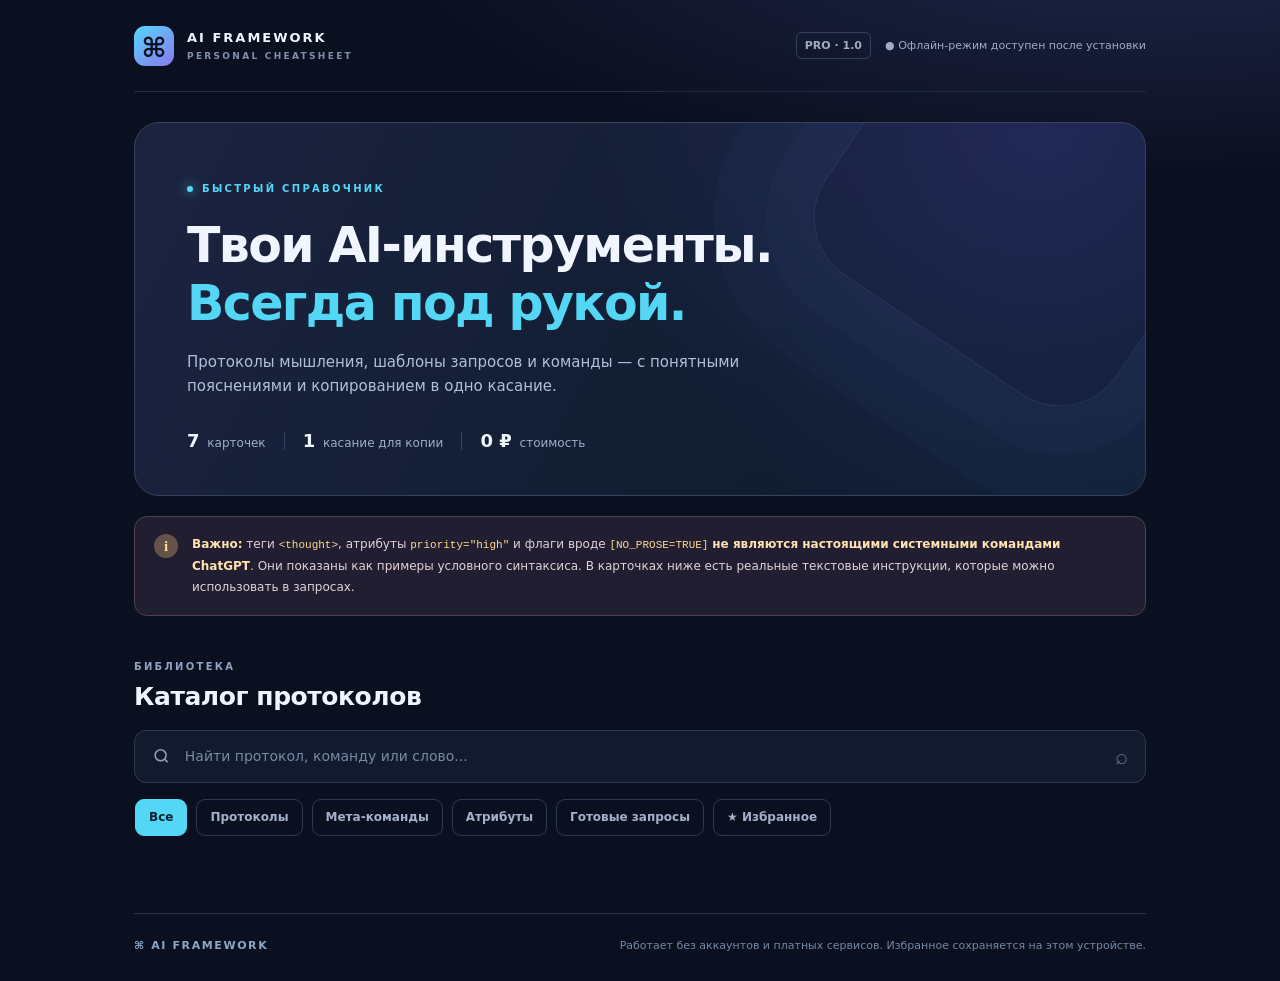
==== index.html @ cff05104 "Добавляю файлы через загрузку Добавляю небольшое описание" ====
<!doctype html>
<html lang="ru">
<head>
  <meta charset="UTF-8">
  <meta name="viewport" content="width=device-width, initial-scale=1, viewport-fit=cover">
  <meta name="theme-color" content="#0b1020">
  <meta name="description" content="Офлайн-шпаргалка по AI-протоколам, шаблонам запросов и псевдокомандам. С быстрым копированием и избранным.">
  <meta name="apple-mobile-web-app-capable" content="yes">
  <meta name="apple-mobile-web-app-status-bar-style" content="black-translucent">
  <meta name="apple-mobile-web-app-title" content="AI Framework">
  <link rel="icon" type="image/png" href="./icons/icon-192.png">
  <link rel="apple-touch-icon" href="./icons/icon-192.png">
  <link rel="manifest" href="./manifest.webmanifest">
  <link rel="stylesheet" href="./styles.css">
  <title>AI Framework — мини-приложение</title>
</head>
<body>
  <div class="app-shell">
    <header class="topbar">
      <div class="brand">
        <span class="brand-icon" aria-hidden="true">⌘</span>
        <div><span class="brand-name">AI FRAMEWORK</span><span class="brand-caption">PERSONAL CHEATSHEET</span></div>
      </div>
      <div class="topbar-right"><span class="version">PRO · 1.0</span><span class="online-status" id="connection-status" title="Состояние соединения">● Офлайн-режим доступен после установки</span></div>
    </header>

    <main>
      <section class="hero" aria-labelledby="hero-title">
        <div class="hero-glow" aria-hidden="true"></div>
        <div class="eyebrow"><span class="dot"></span> БЫСТРЫЙ СПРАВОЧНИК</div>
        <h1 id="hero-title">Твои AI-инструменты.<br><span>Всегда под рукой.</span></h1>
        <p>Протоколы мышления, шаблоны запросов и команды — с понятными пояснениями и копированием в одно касание.</p>
        <div class="hero-stats" aria-label="Возможности">
          <span><strong id="total-count">7</strong> карточек</span><span class="stat-divider"></span>
          <span><strong>1</strong> касание для копии</span><span class="stat-divider"></span>
          <span><strong>0 ₽</strong> стоимость</span>
        </div>
      </section>

      <section class="notice" aria-label="Важное уточнение">
        <span class="notice-icon" aria-hidden="true">i</span>
        <p><strong>Важно:</strong> теги <code>&lt;thought&gt;</code>, атрибуты <code>priority="high"</code> и флаги вроде <code>[NO_PROSE=TRUE]</code> <strong>не являются настоящими системными командами ChatGPT</strong>. Они показаны как примеры условного синтаксиса. В карточках ниже есть реальные текстовые инструкции, которые можно использовать в запросах.</p>
      </section>

      <section class="library" aria-labelledby="library-title">
        <div class="section-head"><div><div class="eyebrow eyebrow-muted">БИБЛИОТЕКА</div><h2 id="library-title">Каталог протоколов</h2></div><span class="result-count" id="result-count"></span></div>
        <label class="search" for="search-input">
          <svg aria-hidden="true" width="20" height="20" viewBox="0 0 24 24" fill="none" stroke="currentColor" stroke-width="2"><circle cx="11" cy="11" r="7"/><path d="m20 20-4-4"/></svg>
          <input id="search-input" type="search" placeholder="Найти протокол, команду или слово..." autocomplete="off">
          <span class="search-key">⌕</span>
        </label>
        <div class="tabs" role="group" aria-label="Фильтр каталога">
          <button class="tab active" type="button" data-filter="all" aria-pressed="true">Все</button>
          <button class="tab" type="button" data-filter="protocol">Протоколы</button>
          <button class="tab" type="button" data-filter="meta">Мета-команды</button>
          <button class="tab" type="button" data-filter="attribute">Атрибуты</button>
          <button class="tab" type="button" data-filter="prompt">Готовые запросы</button>
          <button class="tab" type="button" data-filter="favorites">★ Избранное</button>
        </div>
        <div class="cards" id="cards" aria-live="polite"></div>
        <div class="empty" id="empty" hidden><div class="empty-symbol">⌕</div><h3>Ничего не найдено</h3><p>Измени поисковый запрос или выбери другую категорию.</p><button type="button" id="reset">Сбросить фильтры</button></div>
      </section>
      <footer><div class="footer-mark">⌘ AI FRAMEWORK</div><p>Работает без аккаунтов и платных сервисов. Избранное сохраняется на этом устройстве.</p></footer>
    </main>
  </div>
  <div class="toast" id="toast" role="status" aria-live="polite"></div>
  <script src="./app.js" defer></script>
</body>
</html>
---- styles.css ----
:root{color-scheme:dark;--bg:#0b1020;--panel:#131c30;--panel-hover:#17223a;--line:#263451;--text:#f0f5ff;--muted:#9eacc7;--cyan:#54d7f4;--violet:#a48eff;--green:#71e3b6;--amber:#ffce87;--danger:#ff9da7;--radius:18px}
*{box-sizing:border-box}html{scroll-behavior:smooth;-webkit-tap-highlight-color:transparent}body{margin:0;min-height:100vh;background:radial-gradient(ellipse 60% 26% at 90% -8%,#20274b 0,transparent 100%),var(--bg);font:15px/1.6 system-ui,-apple-system,BlinkMacSystemFont,"Segoe UI",Roboto,sans-serif;color:var(--text)}button,input{font:inherit}button{cursor:pointer}button:focus-visible,input:focus-visible{outline:2px solid var(--cyan);outline-offset:2px}.app-shell{max-width:1060px;margin:auto;padding:0 24px}.topbar{min-height:92px;display:flex;align-items:center;justify-content:space-between;gap:16px;border-bottom:1px solid #202b44}.brand{display:flex;align-items:center;gap:13px}.brand-icon{height:40px;width:40px;display:grid;place-items:center;background:linear-gradient(140deg,#56d7fb,#8878ee);color:#0b1020;border-radius:11px;font-size:27px;font-weight:800}.brand-name{display:block;font-size:13px;letter-spacing:2px;font-weight:850}.brand-caption{display:block;color:#8190ab;letter-spacing:2.3px;font-size:9px;font-weight:700}.topbar-right{display:flex;align-items:center;gap:14px;flex-wrap:wrap;justify-content:end}.version{font-size:11px;color:#a2acbf;border:1px solid #34415b;border-radius:6px;padding:4px 8px;font-weight:750;white-space:nowrap}.online-status{font-size:11px;color:var(--muted)}.online-status.online{color:#9cb4ce}.online-status.offline{color:var(--green)}.hero{position:relative;isolation:isolate;overflow:hidden;padding:58px 52px 40px;background:linear-gradient(118deg,#1c2340,#111d31 63%,#0d1d30);border:1px solid #354260;border-radius:25px;margin:30px 0 20px}.hero:after{content:"";position:absolute;right:-62px;top:-110px;width:350px;height:350px;border-radius:70px;border:1px solid #6b66a537;transform:rotate(34deg);z-index:-1;box-shadow:0 0 0 48px #6066b90a,0 0 0 99px #4ed6f806}.hero-glow{position:absolute;inset:0;z-index:-1;background:radial-gradient(circle at 90% 0%,#4a42ac50,transparent 46%)}.eyebrow{font-size:10px;font-weight:850;letter-spacing:2.3px;color:var(--cyan);display:flex;align-items:center;gap:9px}.dot{width:6px;height:6px;background:var(--cyan);border-radius:100%;box-shadow:0 0 12px var(--cyan)}h1{font-size:clamp(29px,4.8vw,49px);line-height:1.18;letter-spacing:-1.6px;margin:20px 0 17px;font-weight:830}h1 span{color:var(--cyan)}.hero p{color:#b0c0d9;font-size:15px;max-width:630px;margin:0}.hero-stats{display:flex;align-items:center;gap:18px;flex-wrap:wrap;margin-top:29px;font-size:12px;color:#9faec8}.hero-stats strong{color:#eff6ff;font-size:18px;margin-right:4px}.stat-divider{height:18px;width:1px;background:#344364}.notice{display:flex;gap:14px;background:#221e31;border:1px solid #4f3e51;border-radius:13px;padding:17px 19px;margin-bottom:43px}.notice-icon{display:grid;place-items:center;flex:0 0 24px;width:24px;height:24px;background:#f8ca8050;color:#ffda93;font-weight:850;border-radius:50%;font-family:Georgia,serif}.notice p{font-size:12px;margin:0;color:#e1d2d8;line-height:1.75}.notice strong{color:#ffe2b0}.notice code{font-size:11px;color:#ffda93;word-break:break-word}.section-head{display:flex;justify-content:space-between;align-items:end;margin-bottom:18px;gap:15px}.eyebrow-muted{color:#91a3c2}.section-head h2{font-size:25px;line-height:1.2;margin:7px 0 0;letter-spacing:-.45px}.result-count{color:#92a1bb;font-size:12px;white-space:nowrap}.search{background:#121b2d;border:1px solid #2c3b55;border-radius:12px;min-height:53px;display:flex;align-items:center;gap:12px;padding:0 17px;color:#8c9ebb;transition:border .2s}.search:focus-within{border-color:#61d7f4}.search input{background:none;color:#f2f7ff;border:none;outline:none;width:100%;min-width:0;font-size:14px}.search input::placeholder{color:#7789a5}.search-key{font-size:22px;color:#62738d}.tabs{display:flex;gap:9px;overflow-x:auto;padding:16px 1px 21px;scrollbar-width:none}.tabs::-webkit-scrollbar{display:none}.tab{flex:0 0 auto;padding:8px 13px;border:1px solid #2d3a54;background:transparent;color:#a5b1cb;border-radius:9px;font-size:12px;font-weight:700}.tab.active{color:#072033;border-color:var(--cyan);background:var(--cyan)}.tab:hover:not(.active){background:#202b43}.cards{display:grid;grid-template-columns:repeat(2,minmax(0,1fr));gap:16px}.card{background:linear-gradient(170deg,#172138 0%,#121b2e 100%);border:1px solid #2b3b59;border-radius:var(--radius);min-width:0;overflow:hidden;transition:border-color .18s,transform .18s}.card:hover{border-color:#4b6484;transform:translateY(-2px)}.card-top{padding:23px 22px 0}.card-meta{display:flex;justify-content:space-between;gap:12px;align-items:start}.tag{display:inline-flex;align-items:center;gap:7px;font-weight:850;letter-spacing:1.3px;font-size:10px;border-radius:6px;padding:6px 9px;background:#193c53;color:#8de4ff}.tag.meta{background:#4c2b39;color:#ffa4b8}.tag.attribute{background:#352b52;color:#c0aeff}.tag.prompt{background:#203c36;color:#9befcf}.favorite{border:1px solid #34415c;background:#162239;color:#8797b6;border-radius:9px;width:35px;height:35px;display:grid;place-items:center;font-size:20px;line-height:1}.favorite:hover,.favorite.active{color:#fbd47a;background:#383327;border-color:#83703f}.card h3{font-size:21px;margin:14px 0 7px;letter-spacing:-.5px;line-height:1.25}.card-desc{font-size:13px;line-height:1.65;color:#adbad1;margin:0 0 17px;min-height:42px}.status{font-size:10px;font-weight:800;letter-spacing:.6px;color:#edc78d;display:flex;align-items:center;gap:6px;margin:0 0 15px}.status:before{content:"";width:6px;height:6px;background:#f3b86a;border-radius:100%}.status.working{color:#82e8be}.status.working:before{background:#82e8be}.code-section{border-top:1px solid #2d3b55;background:#10192c;padding:15px 22px 19px}.code-label{color:#93a6c4;letter-spacing:1px;font-size:10px;font-weight:850;margin-bottom:10px}.code{background:#0a1324;border:1px solid #273651;color:#b7eaff;border-radius:10px;padding:12px;margin:0 0 11px;line-height:1.55;font:12px/1.65 ui-monospace,SFMono-Regular,Consolas,"Liberation Mono",monospace;white-space:pre-wrap;overflow-wrap:anywhere;max-height:144px;overflow:auto}.copy{border:1px solid #465473;border-radius:8px;background:#222e49;color:#ecf4ff;font-weight:750;font-size:12px;width:100%;padding:10px;display:flex;align-items:center;justify-content:center;gap:8px}.copy.primary{color:#082438;background:var(--cyan);border-color:var(--cyan)}.copy:hover{filter:brightness(1.09)}.copy svg{flex-shrink:0}.secondary{display:flex;gap:8px;align-items:center;justify-content:center;background:none;border:none;border-top:1px solid #263853;color:#9bafd0;width:100%;padding:13px;font-size:12px;font-weight:750}.secondary:hover{color:#e7f4ff}.chevron{display:inline-block;transition:transform .2s}.secondary[aria-expanded="true"] .chevron{transform:rotate(180deg)}.expanded{padding:15px 22px 21px;background:#16213a;border-top:1px solid #283958}.expanded .code{max-height:none;color:#b6f3d8}.expanded-note{font-size:11px;color:#a1b1cb;margin:0 0 10px}.empty{text-align:center;border:1px dashed #3a4b6a;border-radius:18px;margin:8px 0 20px;padding:46px 20px}.empty-symbol{font-size:40px;color:#8fa5c8}.empty h3{margin:4px 0}.empty p{color:var(--muted)}.empty button{background:var(--cyan);color:#0d1b30;border:0;border-radius:8px;font-weight:800;padding:10px 15px}footer{margin:56px 0 27px;border-top:1px solid #27334e;display:flex;justify-content:space-between;gap:20px;align-items:center;padding-top:23px}.footer-mark{font-weight:850;letter-spacing:1.6px;font-size:11px;color:#8ea6c6}footer p{font-size:11px;color:#7586a5;margin:0;text-align:right}.toast{position:fixed;z-index:20;bottom:max(24px,env(safe-area-inset-bottom));left:50%;transform:translate(-50%,30px);opacity:0;pointer-events:none;border:1px solid #5b866f;background:#1d463d;color:#dcffeb;padding:12px 19px;border-radius:10px;box-shadow:0 8px 30px #0009;font-size:13px;font-weight:750;transition:opacity .25s,transform .25s;white-space:nowrap;max-width:calc(100% - 40px)}.toast.visible{opacity:1;transform:translate(-50%,0)}[hidden]{display:none!important}@media(max-width:750px){.cards{grid-template-columns:1fr}.app-shell{padding:0 16px}.topbar{min-height:74px}.topbar-right .online-status{display:none}.hero{padding:33px 24px 30px;border-radius:19px;margin:20px 0 16px}.hero h1{letter-spacing:-.7px}.hero p{font-size:13px}.hero-stats{gap:11px}.hero-stats strong{font-size:15px}.notice{margin-bottom:33px}.section-head h2{font-size:22px}.card:hover{transform:none}footer{display:block}footer p{text-align:left;margin-top:7px}}@media(max-width:390px){.hero-stats{gap:7px;font-size:10px}.stat-divider{height:14px}.card-top{padding:18px 17px 0}.code-section,.expanded{padding-left:17px;padding-right:17px}.notice{padding:14px}.topbar-right .version{font-size:10px}.brand-name{font-size:11px}}
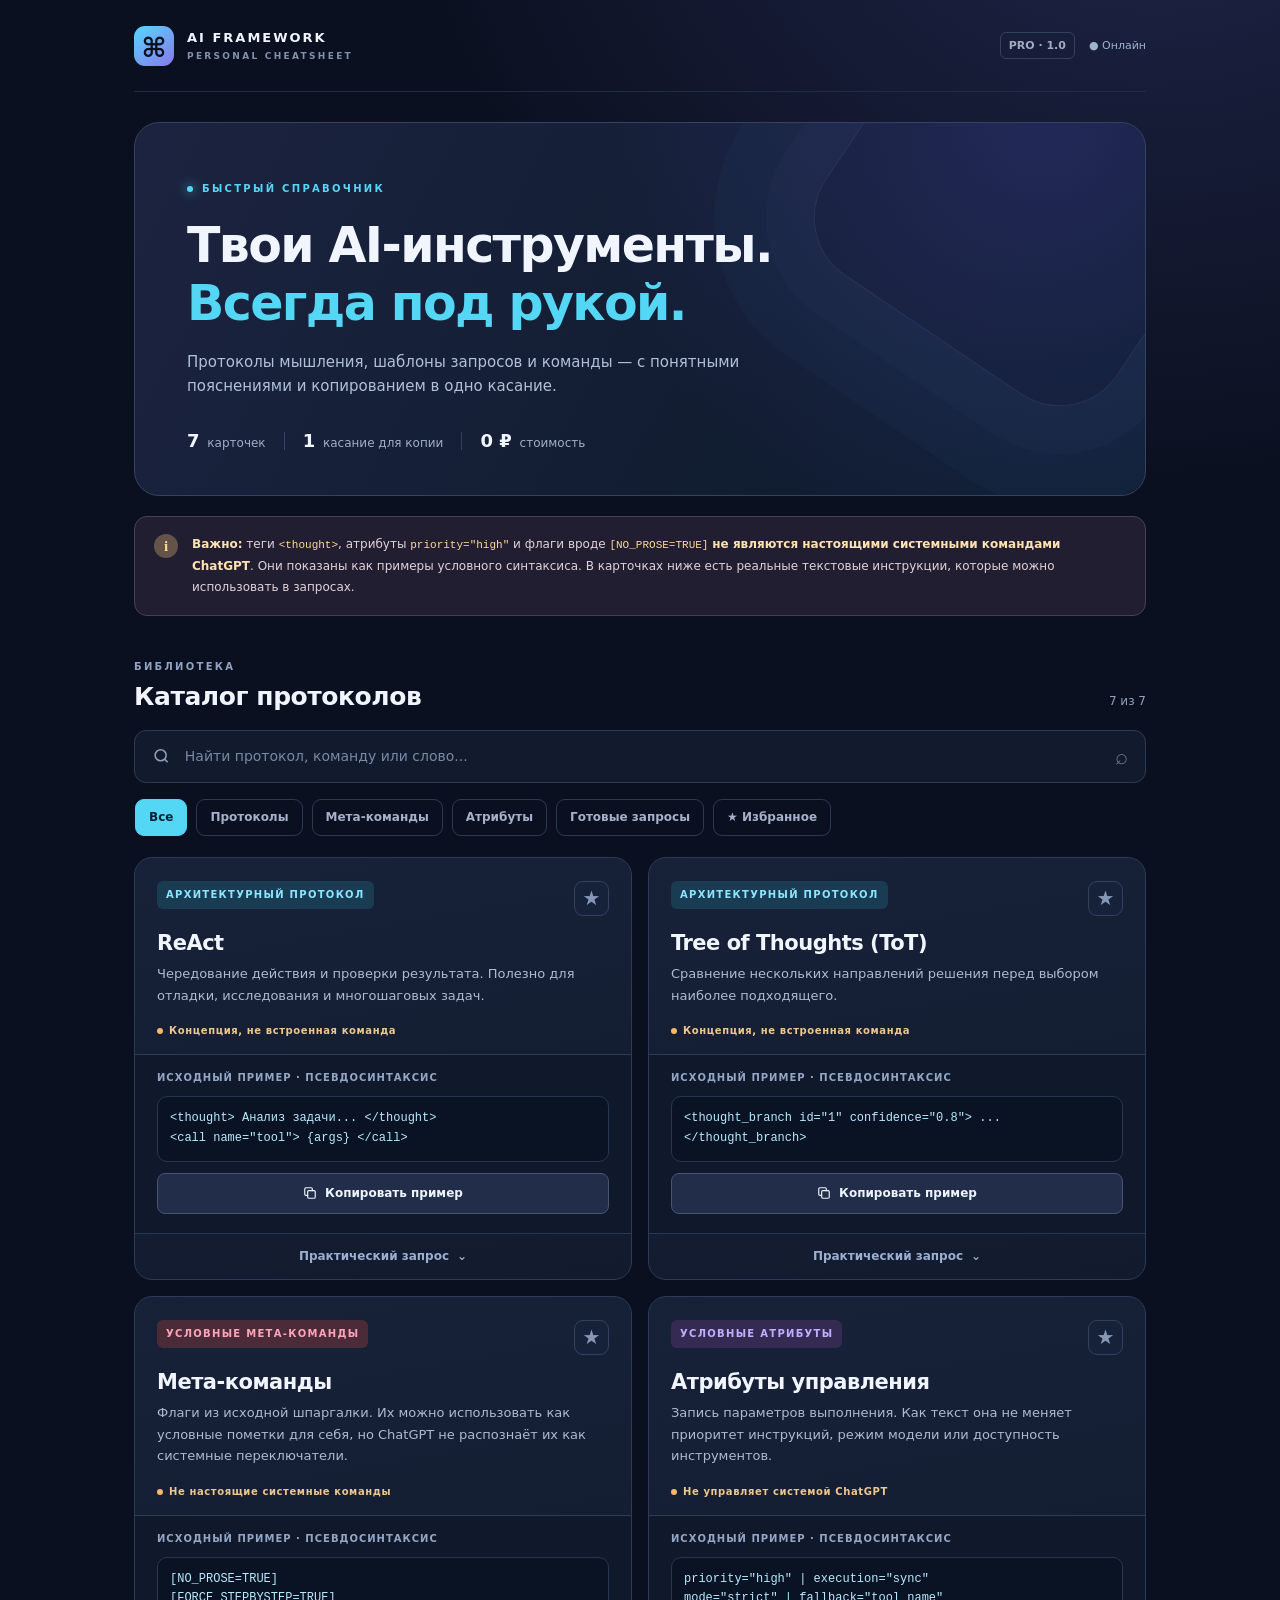
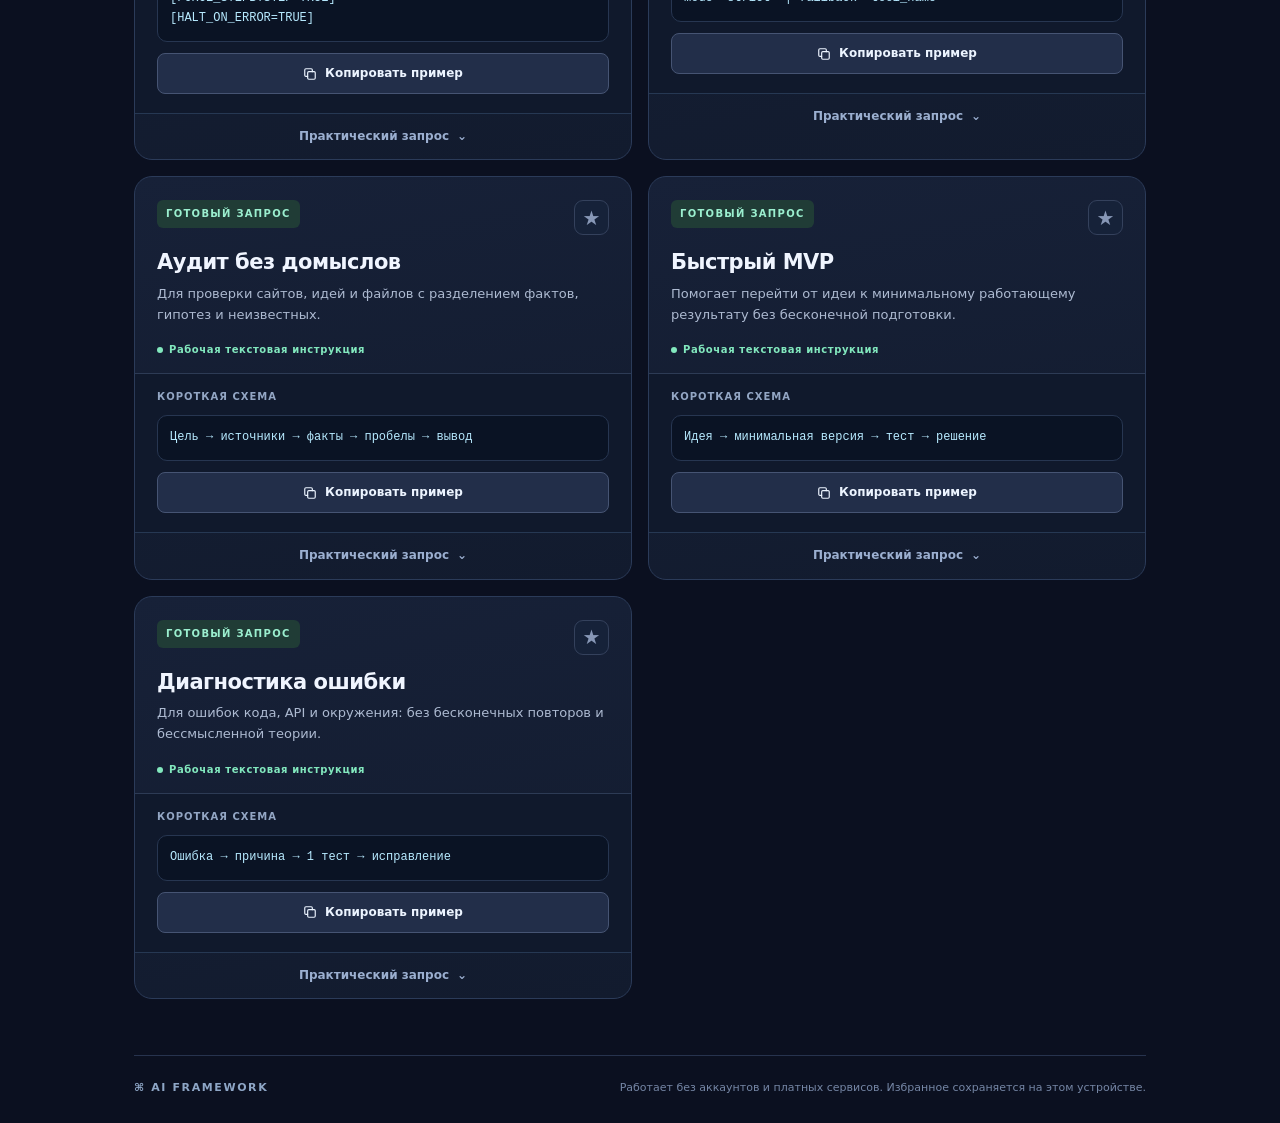
==== commit 21faba41: "Add files via upload" ====
--- a/index.html
+++ b/index.html
@@ -8,10 +8,14 @@
   <meta name="apple-mobile-web-app-capable" content="yes">
   <meta name="apple-mobile-web-app-status-bar-style" content="black-translucent">
   <meta name="apple-mobile-web-app-title" content="AI Framework">
-  <link rel="icon" type="image/png" href="./icons/icon-192.png">
-  <link rel="apple-touch-icon" href="./icons/icon-192.png">
+  <link rel="icon" type="image/png" href="./icon-192.png">
+  <link rel="apple-touch-icon" href="./icon-192.png">
   <link rel="manifest" href="./manifest.webmanifest">
-  <link rel="stylesheet" href="./styles.css">
+  <style>
+:root{color-scheme:dark;--bg:#0b1020;--panel:#131c30;--panel-hover:#17223a;--line:#263451;--text:#f0f5ff;--muted:#9eacc7;--cyan:#54d7f4;--violet:#a48eff;--green:#71e3b6;--amber:#ffce87;--danger:#ff9da7;--radius:18px}
+*{box-sizing:border-box}html{scroll-behavior:smooth;-webkit-tap-highlight-color:transparent}body{margin:0;min-height:100vh;background:radial-gradient(ellipse 60% 26% at 90% -8%,#20274b 0,transparent 100%),var(--bg);font:15px/1.6 system-ui,-apple-system,BlinkMacSystemFont,"Segoe UI",Roboto,sans-serif;color:var(--text)}button,input{font:inherit}button{cursor:pointer}button:focus-visible,input:focus-visible{outline:2px solid var(--cyan);outline-offset:2px}.app-shell{max-width:1060px;margin:auto;padding:0 24px}.topbar{min-height:92px;display:flex;align-items:center;justify-content:space-between;gap:16px;border-bottom:1px solid #202b44}.brand{display:flex;align-items:center;gap:13px}.brand-icon{height:40px;width:40px;display:grid;place-items:center;background:linear-gradient(140deg,#56d7fb,#8878ee);color:#0b1020;border-radius:11px;font-size:27px;font-weight:800}.brand-name{display:block;font-size:13px;letter-spacing:2px;font-weight:850}.brand-caption{display:block;color:#8190ab;letter-spacing:2.3px;font-size:9px;font-weight:700}.topbar-right{display:flex;align-items:center;gap:14px;flex-wrap:wrap;justify-content:end}.version{font-size:11px;color:#a2acbf;border:1px solid #34415b;border-radius:6px;padding:4px 8px;font-weight:750;white-space:nowrap}.online-status{font-size:11px;color:var(--muted)}.online-status.online{color:#9cb4ce}.online-status.offline{color:var(--green)}.hero{position:relative;isolation:isolate;overflow:hidden;padding:58px 52px 40px;background:linear-gradient(118deg,#1c2340,#111d31 63%,#0d1d30);border:1px solid #354260;border-radius:25px;margin:30px 0 20px}.hero:after{content:"";position:absolute;right:-62px;top:-110px;width:350px;height:350px;border-radius:70px;border:1px solid #6b66a537;transform:rotate(34deg);z-index:-1;box-shadow:0 0 0 48px #6066b90a,0 0 0 99px #4ed6f806}.hero-glow{position:absolute;inset:0;z-index:-1;background:radial-gradient(circle at 90% 0%,#4a42ac50,transparent 46%)}.eyebrow{font-size:10px;font-weight:850;letter-spacing:2.3px;color:var(--cyan);display:flex;align-items:center;gap:9px}.dot{width:6px;height:6px;background:var(--cyan);border-radius:100%;box-shadow:0 0 12px var(--cyan)}h1{font-size:clamp(29px,4.8vw,49px);line-height:1.18;letter-spacing:-1.6px;margin:20px 0 17px;font-weight:830}h1 span{color:var(--cyan)}.hero p{color:#b0c0d9;font-size:15px;max-width:630px;margin:0}.hero-stats{display:flex;align-items:center;gap:18px;flex-wrap:wrap;margin-top:29px;font-size:12px;color:#9faec8}.hero-stats strong{color:#eff6ff;font-size:18px;margin-right:4px}.stat-divider{height:18px;width:1px;background:#344364}.notice{display:flex;gap:14px;background:#221e31;border:1px solid #4f3e51;border-radius:13px;padding:17px 19px;margin-bottom:43px}.notice-icon{display:grid;place-items:center;flex:0 0 24px;width:24px;height:24px;background:#f8ca8050;color:#ffda93;font-weight:850;border-radius:50%;font-family:Georgia,serif}.notice p{font-size:12px;margin:0;color:#e1d2d8;line-height:1.75}.notice strong{color:#ffe2b0}.notice code{font-size:11px;color:#ffda93;word-break:break-word}.section-head{display:flex;justify-content:space-between;align-items:end;margin-bottom:18px;gap:15px}.eyebrow-muted{color:#91a3c2}.section-head h2{font-size:25px;line-height:1.2;margin:7px 0 0;letter-spacing:-.45px}.result-count{color:#92a1bb;font-size:12px;white-space:nowrap}.search{background:#121b2d;border:1px solid #2c3b55;border-radius:12px;min-height:53px;display:flex;align-items:center;gap:12px;padding:0 17px;color:#8c9ebb;transition:border .2s}.search:focus-within{border-color:#61d7f4}.search input{background:none;color:#f2f7ff;border:none;outline:none;width:100%;min-width:0;font-size:14px}.search input::placeholder{color:#7789a5}.search-key{font-size:22px;color:#62738d}.tabs{display:flex;gap:9px;overflow-x:auto;padding:16px 1px 21px;scrollbar-width:none}.tabs::-webkit-scrollbar{display:none}.tab{flex:0 0 auto;padding:8px 13px;border:1px solid #2d3a54;background:transparent;color:#a5b1cb;border-radius:9px;font-size:12px;font-weight:700}.tab.active{color:#072033;border-color:var(--cyan);background:var(--cyan)}.tab:hover:not(.active){background:#202b43}.cards{display:grid;grid-template-columns:repeat(2,minmax(0,1fr));gap:16px}.card{background:linear-gradient(170deg,#172138 0%,#121b2e 100%);border:1px solid #2b3b59;border-radius:var(--radius);min-width:0;overflow:hidden;transition:border-color .18s,transform .18s}.card:hover{border-color:#4b6484;transform:translateY(-2px)}.card-top{padding:23px 22px 0}.card-meta{display:flex;justify-content:space-between;gap:12px;align-items:start}.tag{display:inline-flex;align-items:center;gap:7px;font-weight:850;letter-spacing:1.3px;font-size:10px;border-radius:6px;padding:6px 9px;background:#193c53;color:#8de4ff}.tag.meta{background:#4c2b39;color:#ffa4b8}.tag.attribute{background:#352b52;color:#c0aeff}.tag.prompt{background:#203c36;color:#9befcf}.favorite{border:1px solid #34415c;background:#162239;color:#8797b6;border-radius:9px;width:35px;height:35px;display:grid;place-items:center;font-size:20px;line-height:1}.favorite:hover,.favorite.active{color:#fbd47a;background:#383327;border-color:#83703f}.card h3{font-size:21px;margin:14px 0 7px;letter-spacing:-.5px;line-height:1.25}.card-desc{font-size:13px;line-height:1.65;color:#adbad1;margin:0 0 17px;min-height:42px}.status{font-size:10px;font-weight:800;letter-spacing:.6px;color:#edc78d;display:flex;align-items:center;gap:6px;margin:0 0 15px}.status:before{content:"";width:6px;height:6px;background:#f3b86a;border-radius:100%}.status.working{color:#82e8be}.status.working:before{background:#82e8be}.code-section{border-top:1px solid #2d3b55;background:#10192c;padding:15px 22px 19px}.code-label{color:#93a6c4;letter-spacing:1px;font-size:10px;font-weight:850;margin-bottom:10px}.code{background:#0a1324;border:1px solid #273651;color:#b7eaff;border-radius:10px;padding:12px;margin:0 0 11px;line-height:1.55;font:12px/1.65 ui-monospace,SFMono-Regular,Consolas,"Liberation Mono",monospace;white-space:pre-wrap;overflow-wrap:anywhere;max-height:144px;overflow:auto}.copy{border:1px solid #465473;border-radius:8px;background:#222e49;color:#ecf4ff;font-weight:750;font-size:12px;width:100%;padding:10px;display:flex;align-items:center;justify-content:center;gap:8px}.copy.primary{color:#082438;background:var(--cyan);border-color:var(--cyan)}.copy:hover{filter:brightness(1.09)}.copy svg{flex-shrink:0}.secondary{display:flex;gap:8px;align-items:center;justify-content:center;background:none;border:none;border-top:1px solid #263853;color:#9bafd0;width:100%;padding:13px;font-size:12px;font-weight:750}.secondary:hover{color:#e7f4ff}.chevron{display:inline-block;transition:transform .2s}.secondary[aria-expanded="true"] .chevron{transform:rotate(180deg)}.expanded{padding:15px 22px 21px;background:#16213a;border-top:1px solid #283958}.expanded .code{max-height:none;color:#b6f3d8}.expanded-note{font-size:11px;color:#a1b1cb;margin:0 0 10px}.empty{text-align:center;border:1px dashed #3a4b6a;border-radius:18px;margin:8px 0 20px;padding:46px 20px}.empty-symbol{font-size:40px;color:#8fa5c8}.empty h3{margin:4px 0}.empty p{color:var(--muted)}.empty button{background:var(--cyan);color:#0d1b30;border:0;border-radius:8px;font-weight:800;padding:10px 15px}footer{margin:56px 0 27px;border-top:1px solid #27334e;display:flex;justify-content:space-between;gap:20px;align-items:center;padding-top:23px}.footer-mark{font-weight:850;letter-spacing:1.6px;font-size:11px;color:#8ea6c6}footer p{font-size:11px;color:#7586a5;margin:0;text-align:right}.toast{position:fixed;z-index:20;bottom:max(24px,env(safe-area-inset-bottom));left:50%;transform:translate(-50%,30px);opacity:0;pointer-events:none;border:1px solid #5b866f;background:#1d463d;color:#dcffeb;padding:12px 19px;border-radius:10px;box-shadow:0 8px 30px #0009;font-size:13px;font-weight:750;transition:opacity .25s,transform .25s;white-space:nowrap;max-width:calc(100% - 40px)}.toast.visible{opacity:1;transform:translate(-50%,0)}[hidden]{display:none!important}@media(max-width:750px){.cards{grid-template-columns:1fr}.app-shell{padding:0 16px}.topbar{min-height:74px}.topbar-right .online-status{display:none}.hero{padding:33px 24px 30px;border-radius:19px;margin:20px 0 16px}.hero h1{letter-spacing:-.7px}.hero p{font-size:13px}.hero-stats{gap:11px}.hero-stats strong{font-size:15px}.notice{margin-bottom:33px}.section-head h2{font-size:22px}.card:hover{transform:none}footer{display:block}footer p{text-align:left;margin-top:7px}}@media(max-width:390px){.hero-stats{gap:7px;font-size:10px}.stat-divider{height:14px}.card-top{padding:18px 17px 0}.code-section,.expanded{padding-left:17px;padding-right:17px}.notice{padding:14px}.topbar-right .version{font-size:10px}.brand-name{font-size:11px}}
+
+</style>
   <title>AI Framework — мини-приложение</title>
 </head>
 <body>
@@ -64,6 +68,168 @@
     </main>
   </div>
   <div class="toast" id="toast" role="status" aria-live="polite"></div>
-  <script src="./app.js" defer></script>
+  <script>
+'use strict';
+// Важно: приведённые теги и "мета-команды" — условные примеры, а не API ChatGPT.
+const items = [
+  {
+    id: 'react', type: 'protocol', tag: 'АРХИТЕКТУРНЫЙ ПРОТОКОЛ', title: 'ReAct',
+    description: 'Чередование действия и проверки результата. Полезно для отладки, исследования и многошаговых задач.',
+    status: 'Концепция, не встроенная команда',
+    original: '<thought> Анализ задачи... </thought>\n<call name="tool"> {args} </call>',
+    prompt: 'Решай задачу итерациями: выбери ближайшее проверяемое действие, выполни его с доступными инструментами, оцени наблюдаемый результат и только затем переходи к следующему действию. Показывай краткий план, выполненные шаги и проверяемые результаты. Если инструмента нет — прямо скажи об этом; не имитируй вызов.'
+  },
+  {
+    id: 'tot', type: 'protocol', tag: 'АРХИТЕКТУРНЫЙ ПРОТОКОЛ', title: 'Tree of Thoughts (ToT)',
+    description: 'Сравнение нескольких направлений решения перед выбором наиболее подходящего.',
+    status: 'Концепция, не встроенная команда',
+    original: '<thought_branch id="1" confidence="0.8"> ... </thought_branch>',
+    prompt: 'Предложи три принципиально разных подхода к моей задаче. Для каждого оцени преимущества, риски, ресурсы и вероятность практической реализации без выдуманных точных процентов. Сравни подходы по этим критериям и порекомендуй один. Затем предложи первый проверяемый шаг.'
+  },
+  {
+    id: 'meta', type: 'meta', tag: 'УСЛОВНЫЕ МЕТА-КОМАНДЫ', title: 'Мета-команды',
+    description: 'Флаги из исходной шпаргалки. Их можно использовать как условные пометки для себя, но ChatGPT не распознаёт их как системные переключатели.',
+    status: 'Не настоящие системные команды',
+    original: '[NO_PROSE=TRUE]\n[FORCE_STEPBYSTEP=TRUE]\n[HALT_ON_ERROR=TRUE]',
+    prompt: 'Отвечай без длинного вступления. Дай понятную пошаговую инструкцию и кратко обоснуй ключевые решения. Если действие через API или инструмент завершится ошибкой, остановись, укажи точную ошибку и предложи безопасный способ её исправить, не заявляя об успешном выполнении.'
+  },
+  {
+    id: 'attributes', type: 'attribute', tag: 'УСЛОВНЫЕ АТРИБУТЫ', title: 'Атрибуты управления',
+    description: 'Запись параметров выполнения. Как текст она не меняет приоритет инструкций, режим модели или доступность инструментов.',
+    status: 'Не управляет системой ChatGPT',
+    original: 'priority="high" | execution="sync"\nmode="strict" | fallback="tool_name"',
+    prompt: 'Приоритет: получить работающий результат. Режим: строго следуй заданным требованиям. Выполнение: не переходи к следующему этапу, пока не проверен предыдущий. Если инструмент недоступен, сообщи ограничение и предложи доступную альтернативу. Не делай вид, что изменились системные настройки.'
+  },
+  {
+    id: 'audit', type: 'prompt', tag: 'ГОТОВЫЙ ЗАПРОС', title: 'Аудит без домыслов',
+    description: 'Для проверки сайтов, идей и файлов с разделением фактов, гипотез и неизвестных.',
+    status: 'Рабочая текстовая инструкция',
+    original: 'Цель → источники → факты → пробелы → вывод',
+    prompt: 'Проведи аудит предоставленного объекта. Раздели вывод на: 1) проверенные факты с источниками, 2) обоснованные гипотезы, 3) неизвестные данные, 4) основные риски, 5) действия для проверки. Не выдумывай просмотренные материалы, ссылки, измерения или результаты. Если данных не хватает, обозначь ограничения.'
+  },
+  {
+    id: 'mvp', type: 'prompt', tag: 'ГОТОВЫЙ ЗАПРОС', title: 'Быстрый MVP',
+    description: 'Помогает перейти от идеи к минимальному работающему результату без бесконечной подготовки.',
+    status: 'Рабочая текстовая инструкция',
+    original: 'Идея → минимальная версия → тест → решение',
+    prompt: 'Помоги сделать минимально работающую версию моей идеи. Сначала выдели одну главную пользу для пользователя, затем обязательные функции и то, что можно отложить. Предложи бесплатный стек, план сборки, критерии готовности и один реальный тест. Оптимизируй усилия, но не жертвуй необходимым качеством.'
+  },
+  {
+    id: 'error', type: 'prompt', tag: 'ГОТОВЫЙ ЗАПРОС', title: 'Диагностика ошибки',
+    description: 'Для ошибок кода, API и окружения: без бесконечных повторов и бессмысленной теории.',
+    status: 'Рабочая текстовая инструкция',
+    original: 'Ошибка → причина → 1 тест → исправление',
+    prompt: 'Вот ошибка и контекст выполнения. Выдели наиболее вероятную причину, предложи один короткий диагностический тест и ожидаемые результаты. Не повторяй неудачный шаг без нового основания. После диагностики предложи минимальное исправление и проверку того, что оно сработало.'
+  }
+];
+
+const $ = (id) => document.getElementById(id);
+const cards = $('cards');
+const search = $('search-input');
+const storageKey = 'ai-framework-favorites-v1';
+let favorites = new Set();
+try { favorites = new Set(JSON.parse(localStorage.getItem(storageKey) || '[]')); } catch (_) { /* блокировка storage не мешает работе */ }
+let selected = 'all';
+let toastTimer;
+
+function escapeHtml(value) {
+  return String(value).replace(/[&<>"']/g, (c) => ({ '&':'&amp;', '<':'&lt;', '>':'&gt;', '"':'&quot;', "'":'&#39;' }[c]));
+}
+const copyIcon = '<svg width="14" height="14" viewBox="0 0 24 24" fill="none" stroke="currentColor" stroke-width="2" stroke-linecap="round" stroke-linejoin="round" aria-hidden="true"><rect x="8" y="8" width="13" height="13" rx="2"/><path d="M16 8V5a2 2 0 0 0-2-2H5a2 2 0 0 0-2 2v9a2 2 0 0 0 2 2h3"/></svg>';
+function makeCard(item) {
+  const active = favorites.has(item.id);
+  const isPrompt = item.type === 'prompt';
+  const statusClass = isPrompt ? 'working' : '';
+  const lowerLabel = isPrompt ? 'КОРОТКАЯ СХЕМА' : 'ИСХОДНЫЙ ПРИМЕР · ПСЕВДОСИНТАКСИС';
+  return `<article class="card" data-id="${escapeHtml(item.id)}">
+    <div class="card-top"><div class="card-meta"><span class="tag ${escapeHtml(item.type)}">${escapeHtml(item.tag)}</span><button class="favorite ${active ? 'active' : ''}" type="button" data-action="favorite" data-id="${escapeHtml(item.id)}" aria-label="${active ? 'Убрать из избранного' : 'Добавить в избранное'}" aria-pressed="${active}">★</button></div>
+    <h3>${escapeHtml(item.title)}</h3><p class="card-desc">${escapeHtml(item.description)}</p><div class="status ${statusClass}">${escapeHtml(item.status)}</div></div>
+    <div class="code-section"><div class="code-label">${lowerLabel}</div><pre class="code">${escapeHtml(item.original)}</pre>
+    <button class="copy" data-action="copy" data-id="${escapeHtml(item.id)}" data-which="original" type="button">${copyIcon} Копировать пример</button></div>
+    <button class="secondary" type="button" data-action="expand" data-id="${escapeHtml(item.id)}" aria-expanded="false">Практический запрос <span class="chevron">⌄</span></button>
+    <div class="expanded" hidden><div class="code-label">МОЖНО ВСТАВИТЬ В CHATGPT</div><p class="expanded-note">Обычная текстовая инструкция, а не команда системного уровня.</p><pre class="code">${escapeHtml(item.prompt)}</pre>
+    <button class="copy primary" type="button" data-action="copy" data-id="${escapeHtml(item.id)}" data-which="prompt">${copyIcon} Скопировать рабочий запрос</button></div>
+  </article>`;
+}
+function render() {
+  const q = search.value.toLocaleLowerCase('ru-RU').trim();
+  const filtered = items.filter(item => {
+    const matchFilter = selected === 'all' || (selected === 'favorites' ? favorites.has(item.id) : item.type === selected);
+    const searchable = [item.title, item.tag, item.description, item.original, item.prompt].join(' ').toLocaleLowerCase('ru-RU');
+    return matchFilter && searchable.includes(q);
+  });
+  cards.innerHTML = filtered.map(makeCard).join('');
+  $('result-count').textContent = `${filtered.length} из ${items.length}`;
+  $('total-count').textContent = String(items.length);
+  $('empty').hidden = filtered.length !== 0;
+}
+function showToast(message) {
+  const el = $('toast'); el.textContent = message; el.classList.add('visible');
+  clearTimeout(toastTimer); toastTimer = setTimeout(() => el.classList.remove('visible'), 2200);
+}
+async function copyText(value) {
+  try {
+    if (navigator.clipboard?.writeText && window.isSecureContext) {
+      await navigator.clipboard.writeText(value);
+    } else {
+      // Запасной способ для некоторых мобильных браузеров и локального HTML.
+      const input = document.createElement('textarea');
+      input.value = value; input.setAttribute('readonly', ''); input.style.position = 'fixed'; input.style.opacity = '0';
+      document.body.appendChild(input); input.select(); input.setSelectionRange(0, value.length);
+      const done = document.execCommand('copy'); input.remove();
+      if (!done) throw new Error('copy not supported');
+    }
+    showToast('✓ Скопировано в буфер обмена');
+  } catch (_) {
+    showToast('Не удалось скопировать автоматически');
+    window.prompt('Выдели и скопируй этот текст:', value);
+  }
+}
+
+document.querySelector('.tabs').addEventListener('click', (event) => {
+  const tab = event.target.closest('[data-filter]');
+  if (!tab) return;
+  selected = tab.dataset.filter;
+  document.querySelectorAll('.tab').forEach(el => { const on = el === tab; el.classList.toggle('active', on); el.setAttribute('aria-pressed', String(on)); });
+  render();
+});
+cards.addEventListener('click', (event) => {
+  const btn = event.target.closest('button[data-action]');
+  if (!btn) return;
+  const item = items.find(x => x.id === btn.dataset.id);
+  if (!item) return;
+  if (btn.dataset.action === 'copy') { void copyText(item[btn.dataset.which]); return; }
+  if (btn.dataset.action === 'favorite') {
+    favorites.has(item.id) ? favorites.delete(item.id) : favorites.add(item.id);
+    try { localStorage.setItem(storageKey, JSON.stringify([...favorites])); } catch (_) { /* память может быть отключена */ }
+    render(); showToast(favorites.has(item.id) ? '★ Добавлено в избранное' : 'Удалено из избранного');
+    return;
+  }
+  if (btn.dataset.action === 'expand') {
+    const expanded = btn.nextElementSibling;
+    expanded.hidden = !expanded.hidden;
+    btn.setAttribute('aria-expanded', String(!expanded.hidden));
+  }
+});
+search.addEventListener('input', render);
+$('reset').addEventListener('click', () => {
+  search.value = ''; selected = 'all';
+  document.querySelectorAll('.tab').forEach(el => { const on = el.dataset.filter === 'all'; el.classList.toggle('active', on); el.setAttribute('aria-pressed', String(on)); });
+  render();
+});
+function updateConnection() {
+  const el = $('connection-status');
+  const online = navigator.onLine;
+  el.textContent = online ? '● Онлайн' : '● Офлайн';
+  el.classList.toggle('online', online); el.classList.toggle('offline', !online);
+}
+window.addEventListener('online', updateConnection);
+window.addEventListener('offline', updateConnection);
+updateConnection(); render();
+if ('serviceWorker' in navigator && (location.protocol === 'https:' || location.hostname === 'localhost')) {
+  window.addEventListener('load', () => navigator.serviceWorker.register('./sw.js').catch(() => {}));
+}
+
+</script>
 </body>
 </html>
